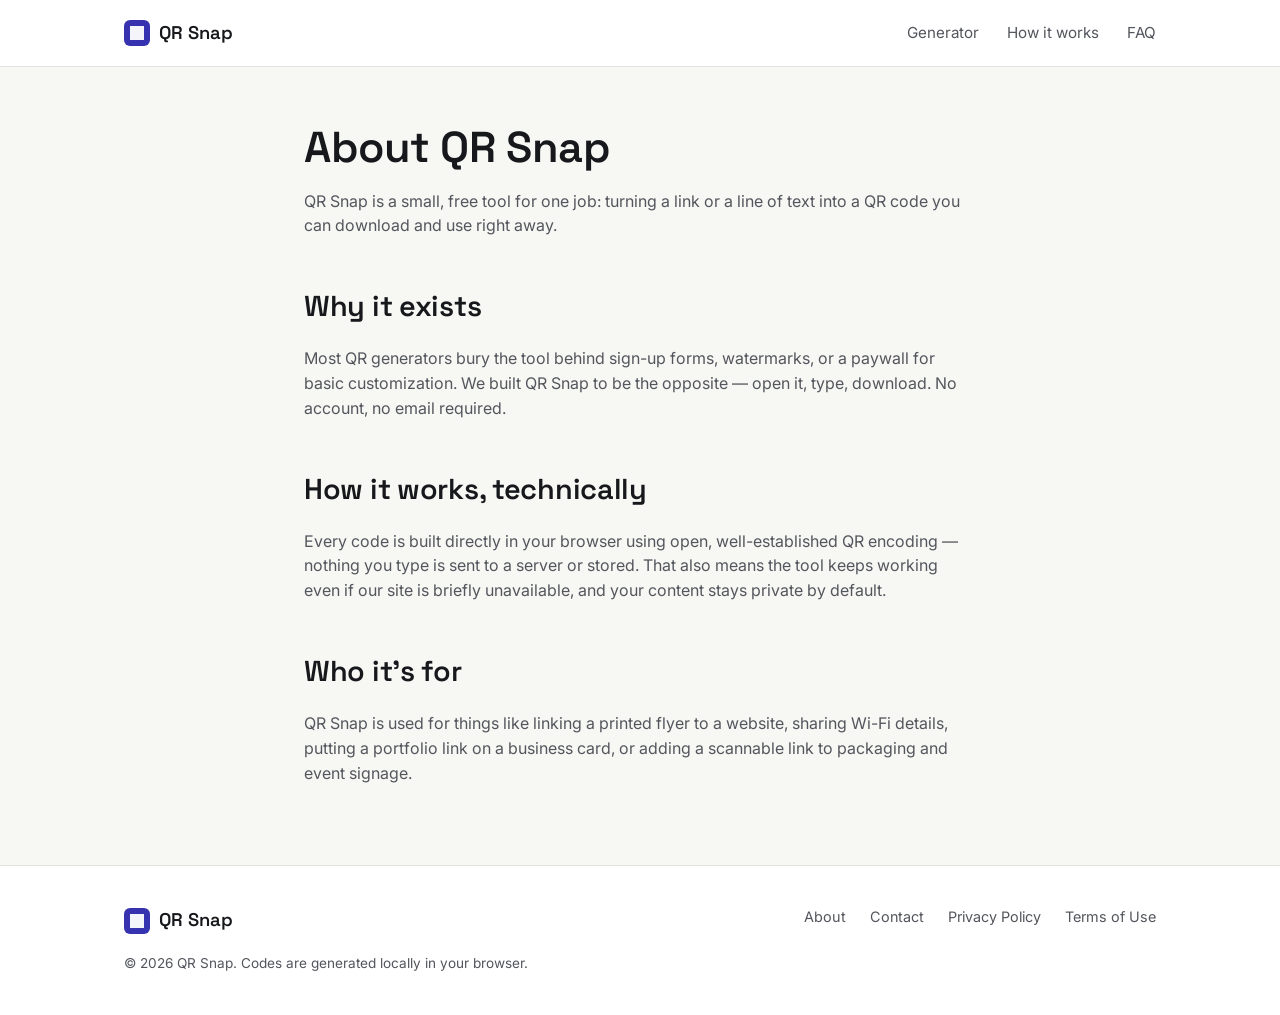
==== about.html @ 5ed862f0 "Add QR Snap website files" ====
<!DOCTYPE html>
<html lang="en">
<head>
<meta charset="UTF-8" />
<meta name="viewport" content="width=device-width, initial-scale=1.0" />
<title>About — QR Snap</title>
<meta name="description" content="QR Snap is a free, simple tool for generating and downloading QR codes, built to be fast and to work entirely in your browser." />
<link href="https://fonts.googleapis.com/css2?family=Space+Grotesk:wght@500;600;700&family=Inter:wght@400;500;600&display=swap" rel="stylesheet">
<link rel="stylesheet" href="styles.css" />
</head>
<body>

<header class="site-header">
  <div class="wrap">
    <a href="index.html" class="logo">
      <span class="logo-mark" aria-hidden="true"></span>
      QR Snap
    </a>
    <button class="nav-toggle" id="nav-toggle" aria-label="Toggle menu" aria-expanded="false" aria-controls="top-nav">
      <span></span>
    </button>
    <nav class="top-nav" id="top-nav">
      <a href="index.html#tool">Generator</a>
      <a href="index.html#how-it-works">How it works</a>
      <a href="index.html#faq">FAQ</a>
    </nav>
  </div>
</header>

<main class="page-content">
  <h1>About QR Snap</h1>
  <p>QR Snap is a small, free tool for one job: turning a link or a line of text into a QR code you can download and use right away.</p>

  <h2>Why it exists</h2>
  <p>Most QR generators bury the tool behind sign-up forms, watermarks, or a paywall for basic customization. We built QR Snap to be the opposite — open it, type, download. No account, no email required.</p>

  <h2>How it works, technically</h2>
  <p>Every code is built directly in your browser using open, well-established QR encoding — nothing you type is sent to a server or stored. That also means the tool keeps working even if our site is briefly unavailable, and your content stays private by default.</p>

  <h2>Who it's for</h2>
  <p>QR Snap is used for things like linking a printed flyer to a website, sharing Wi-Fi details, putting a portfolio link on a business card, or adding a scannable link to packaging and event signage.</p>
</main>

<footer class="site-footer">
  <div class="wrap">
    <div class="footer-grid">
      <a href="index.html" class="logo">
        <span class="logo-mark" aria-hidden="true"></span>
        QR Snap
      </a>
      <nav class="footer-links">
        <a href="about.html">About</a>
        <a href="contact.html">Contact</a>
        <a href="privacy.html">Privacy Policy</a>
        <a href="terms.html">Terms of Use</a>
      </nav>
    </div>
    <p class="footer-note">© 2026 QR Snap. Codes are generated locally in your browser.</p>
  </div>
</footer>

<script src="script.js"></script>
</body>
</html>
---- styles.css ----
/* ============================================================
   QR Snap — shared styles
   Tokens: bg #F7F7F4, surface #FFFFFF, ink #17181C,
   ink-soft #53565C, line #E3E2DC, brand #3733B0,
   brand-dark #2A2789, accent #0F9D8B
   ============================================================ */

:root {
  --bg: #F7F7F4;
  --surface: #FFFFFF;
  --surface-alt: #EFEEE8;
  --ink: #17181C;
  --ink-soft: #53565C;
  --line: #E3E2DC;
  --brand: #3733B0;
  --brand-dark: #2A2789;
  --accent: #0F9D8B;
  --accent-dark: #0B7A6C;
  --radius-s: 6px;
  --radius-m: 10px;
  --max-w: 1080px;
}

* { box-sizing: border-box; }

html { scroll-behavior: smooth; }

body {
  margin: 0;
  overflow-x: hidden;
  background: var(--bg);
  color: var(--ink);
  font-family: "Inter", -apple-system, BlinkMacSystemFont, "Segoe UI", sans-serif;
  line-height: 1.55;
  -webkit-font-smoothing: antialiased;
}

h1, h2, h3, .brand-word {
  font-family: "Space Grotesk", "Inter", sans-serif;
  font-weight: 600;
  letter-spacing: -0.01em;
  color: var(--ink);
}

h1 { font-size: clamp(2rem, 4vw, 2.7rem); line-height: 1.12; margin: 0 0 0.5em; }
h2 { font-size: clamp(1.4rem, 2.6vw, 1.8rem); margin: 0 0 0.6em; }
h3 { font-size: 1.05rem; margin: 0 0 0.4em; }

p { max-width: 68ch; color: var(--ink-soft); }

a { color: var(--brand); text-decoration: none; }
a:hover { text-decoration: underline; }

:focus-visible {
  outline: 2px solid var(--brand);
  outline-offset: 2px;
}

.wrap {
  max-width: var(--max-w);
  margin: 0 auto;
  padding: 0 24px;
}

/* ---------- Header ---------- */

.site-header {
  border-bottom: 1px solid var(--line);
  background: var(--surface);
  position: relative;
}

.site-header .wrap {
  display: flex;
  align-items: center;
  justify-content: space-between;
  height: 66px;
}

.logo {
  display: flex;
  align-items: center;
  gap: 9px;
  font-family: "Space Grotesk", sans-serif;
  font-weight: 600;
  font-size: 1.15rem;
  color: var(--ink);
  text-decoration: none;
}

.logo:hover { text-decoration: none; }

.logo-mark {
  width: 26px;
  height: 26px;
  border-radius: 6px;
  background: var(--brand);
  position: relative;
  flex: none;
}

.logo-mark::before {
  content: "";
  position: absolute;
  inset: 6px;
  background:
    linear-gradient(90deg, #fff 0 4px, transparent 4px 8px, #fff 8px 12px),
    linear-gradient(90deg, transparent 0 4px, #fff 4px 8px, transparent 8px 12px);
  background-size: 100% 6px;
  background-repeat: repeat-y;
  opacity: 0.95;
}

nav.top-nav {
  display: flex;
  gap: 28px;
}

nav.top-nav a {
  color: var(--ink-soft);
  font-size: 0.95rem;
}

nav.top-nav a:hover { color: var(--ink); }

/* Hamburger toggle — hidden on desktop, shown only on small screens */
.nav-toggle {
  display: none;
  width: 44px;
  height: 44px;
  padding: 0;
  border: 1px solid var(--line);
  border-radius: var(--radius-s);
  background: var(--surface);
  cursor: pointer;
  position: relative;
  flex: none;
}

.nav-toggle span,
.nav-toggle span::before,
.nav-toggle span::after {
  content: "";
  position: absolute;
  left: 12px;
  right: 12px;
  height: 2px;
  background: var(--ink);
  border-radius: 2px;
  transition: transform 0.15s ease, opacity 0.15s ease;
}

.nav-toggle span { top: 21px; }
.nav-toggle span::before { top: -7px; }
.nav-toggle span::after { top: 7px; }

.nav-toggle.is-open span { background: transparent; }
.nav-toggle.is-open span::before { transform: translateY(7px) rotate(45deg); }
.nav-toggle.is-open span::after { transform: translateY(-7px) rotate(-45deg); }

/* ---------- Hero / tool ---------- */

.hero {
  padding: 56px 0 24px;
}

.hero-intro {
  max-width: 620px;
  margin-bottom: 36px;
}

.tool {
  display: grid;
  grid-template-columns: 1.1fr 0.9fr;
  gap: 0;
  background: var(--surface);
  border: 1px solid var(--line);
  border-radius: var(--radius-m);
  overflow: hidden;
}

.tool-panel {
  padding: 32px;
  border-right: 1px solid var(--line);
}

.tool-preview {
  padding: 32px;
  background: var(--surface-alt);
  display: flex;
  flex-direction: column;
  align-items: center;
  justify-content: center;
  gap: 16px;
  text-align: center;
}

label.field-label {
  display: block;
  font-size: 0.85rem;
  color: var(--ink-soft);
  margin-bottom: 6px;
}

textarea#qr-input {
  width: 100%;
  min-height: 96px;
  resize: vertical;
  padding: 12px 14px;
  border: 1px solid var(--line);
  border-radius: var(--radius-s);
  font-family: inherit;
  font-size: 1rem;
  color: var(--ink);
  background: var(--surface);
}

textarea#qr-input:focus {
  border-color: var(--brand);
}

.controls-row {
  display: flex;
  align-items: center;
  gap: 20px;
  margin-top: 18px;
  flex-wrap: wrap;
}

.color-field {
  display: flex;
  align-items: center;
  gap: 10px;
}

.color-field input[type="color"] {
  width: 40px;
  height: 40px;
  padding: 0;
  border: 1px solid var(--line);
  border-radius: var(--radius-s);
  background: none;
  cursor: pointer;
}

.swatches {
  display: flex;
  gap: 6px;
}

.swatch {
  width: 22px;
  height: 22px;
  border-radius: 50%;
  border: 1px solid rgba(0,0,0,0.12);
  cursor: pointer;
  padding: 0;
  position: relative;
}

.swatch:hover { transform: scale(1.1); }

.size-field select {
  padding: 9px 10px;
  border: 1px solid var(--line);
  border-radius: var(--radius-s);
  background: var(--surface);
  font-family: inherit;
  font-size: 0.95rem;
  color: var(--ink);
}

#qr-canvas-wrap {
  width: 220px;
  height: 220px;
  background: #fff;
  border: 1px solid var(--line);
  border-radius: var(--radius-s);
  display: flex;
  align-items: center;
  justify-content: center;
  padding: 10px;
}

#qr-canvas-wrap img, #qr-canvas-wrap canvas {
  max-width: 100%;
  max-height: 100%;
}

.qr-placeholder {
  color: var(--ink-soft);
  font-size: 0.85rem;
  padding: 12px;
}

.btn {
  display: inline-flex;
  align-items: center;
  justify-content: center;
  gap: 8px;
  padding: 11px 20px;
  border-radius: var(--radius-s);
  font-family: inherit;
  font-size: 0.95rem;
  font-weight: 500;
  border: 1px solid transparent;
  cursor: pointer;
  transition: background 0.15s ease, border-color 0.15s ease;
}

.btn-primary {
  background: var(--accent);
  color: #fff;
}

.btn-primary:hover { background: var(--accent-dark); }

.btn-primary:disabled {
  background: var(--line);
  color: var(--ink-soft);
  cursor: not-allowed;
}

.btn-ghost {
  background: transparent;
  border-color: var(--line);
  color: var(--ink);
}

.btn-ghost:hover { border-color: var(--ink-soft); }

.encoded-preview {
  font-family: "SFMono-Regular", Consolas, monospace;
  font-size: 0.72rem;
  color: var(--ink-soft);
  word-break: break-all;
  max-width: 220px;
}

/* ---------- Ad placeholders ---------- */

.ad-slot {
  border: 1px dashed var(--line);
  border-radius: var(--radius-s);
  background: var(--surface-alt);
  color: var(--ink-soft);
  font-size: 0.78rem;
  text-align: center;
  padding: 14px;
  margin: 36px 0;
}

.ad-slot.ad-banner { min-height: 90px; display: flex; align-items: center; justify-content: center; }
.ad-slot.ad-square { min-height: 250px; max-width: 300px; margin: 36px auto; display: flex; align-items: center; justify-content: center; }

/* ---------- Sections ---------- */

section.content-section {
  padding: 48px 0;
  border-top: 1px solid var(--line);
}

.steps {
  display: grid;
  grid-template-columns: repeat(3, 1fr);
  gap: 24px;
  margin-top: 24px;
}

.step {
  background: var(--surface);
  border: 1px solid var(--line);
  border-radius: var(--radius-m);
  padding: 22px;
}

.step-num {
  font-family: "Space Grotesk", sans-serif;
  font-size: 0.85rem;
  color: var(--brand);
  font-weight: 600;
  margin-bottom: 10px;
}

.faq-item {
  border-bottom: 1px solid var(--line);
}

.faq-item:first-child { border-top: 1px solid var(--line); }

.faq-q {
  width: 100%;
  text-align: left;
  background: none;
  border: none;
  padding: 18px 4px;
  font-family: "Space Grotesk", sans-serif;
  font-size: 1rem;
  font-weight: 600;
  color: var(--ink);
  cursor: pointer;
  display: flex;
  justify-content: space-between;
  align-items: center;
  gap: 16px;
}

.faq-q .plus {
  flex: none;
  width: 20px;
  height: 20px;
  position: relative;
}

.faq-q .plus::before, .faq-q .plus::after {
  content: "";
  position: absolute;
  background: var(--ink-soft);
  border-radius: 2px;
}

.faq-q .plus::before { width: 14px; height: 2px; top: 9px; left: 3px; }
.faq-q .plus::after { width: 2px; height: 14px; top: 3px; left: 9px; transition: transform 0.15s ease; }

.faq-item[open] .plus::after { transform: rotate(90deg); }

.faq-a {
  margin: 0 4px 18px;
  color: var(--ink-soft);
  max-width: 62ch;
}

/* ---------- Footer ---------- */

.site-footer {
  border-top: 1px solid var(--line);
  background: var(--surface);
  padding: 40px 0 28px;
  margin-top: 24px;
}

.footer-grid {
  display: flex;
  justify-content: space-between;
  flex-wrap: wrap;
  gap: 24px;
}

.footer-links {
  display: flex;
  gap: 24px;
  flex-wrap: wrap;
}

.footer-links a { color: var(--ink-soft); font-size: 0.9rem; }
.footer-links a:hover { color: var(--ink); }

.footer-note {
  color: var(--ink-soft);
  font-size: 0.85rem;
  margin-top: 18px;
}

/* ---------- Simple pages (about/contact/privacy/terms) ---------- */

.page-content {
  padding: 56px 24px 40px;
  max-width: 720px;
  margin: 0 auto;
}

.page-content h1 { margin-bottom: 0.4em; }
.page-content h2 { margin-top: 1.6em; }
.page-content p, .page-content li { color: var(--ink-soft); }

.contact-form {
  display: grid;
  gap: 14px;
  margin-top: 24px;
  max-width: 480px;
}

.contact-form label {
  font-size: 0.85rem;
  color: var(--ink-soft);
  display: block;
  margin-bottom: 6px;
}

.contact-form input, .contact-form textarea {
  width: 100%;
  padding: 10px 12px;
  border: 1px solid var(--line);
  border-radius: var(--radius-s);
  font-family: inherit;
  font-size: 0.95rem;
}

/* ---------- Responsive ---------- */

/* Tablet and below: stack the tool, drop to a single column of steps,
   switch the nav for the hamburger menu */
@media (max-width: 760px) {
  .site-header .wrap { height: 60px; }

  .nav-toggle { display: block; }

  nav.top-nav {
    position: absolute;
    top: 60px;
    left: 0;
    right: 0;
    background: var(--surface);
    border-bottom: 1px solid var(--line);
    flex-direction: column;
    gap: 0;
    padding: 4px 24px 8px;
    max-height: 0;
    overflow: hidden;
    opacity: 0;
    transition: max-height 0.2s ease, opacity 0.15s ease;
    z-index: 20;
  }

  nav.top-nav.is-open {
    max-height: 260px;
    opacity: 1;
    box-shadow: 0 8px 16px rgba(0,0,0,0.06);
  }

  nav.top-nav a {
    padding: 13px 0;
    border-bottom: 1px solid var(--line);
    font-size: 1rem;
  }

  nav.top-nav a:last-child { border-bottom: none; }

  .tool { grid-template-columns: 1fr; }
  .tool-panel { border-right: none; border-bottom: 1px solid var(--line); }
  .steps { grid-template-columns: 1fr; }
  .footer-grid { flex-direction: column; gap: 18px; }
  .footer-links { gap: 16px 22px; }
}

/* Phones: tighten spacing, keep every control at a comfortable touch size */
@media (max-width: 600px) {
  .wrap { padding: 0 18px; }
  .page-content { padding: 40px 18px 32px; }

  .hero { padding: 32px 0 12px; }
  .hero-intro { margin-bottom: 22px; }

  h1 { font-size: clamp(1.6rem, 7vw, 2rem); }
  h2 { font-size: clamp(1.25rem, 5.5vw, 1.5rem); }

  .tool-panel, .tool-preview { padding: 20px; }

  textarea#qr-input { min-height: 84px; font-size: 16px; }

  .controls-row { gap: 14px 20px; margin-top: 16px; }

  .color-field input[type="color"] { width: 44px; height: 44px; }

  .swatch {
    width: 28px;
    height: 28px;
    padding: 0;
    position: relative;
  }
  /* keep the visible dot small but give it a 44px touch target */
  .swatches { gap: 10px; }
  .swatch::after {
    content: "";
    position: absolute;
    inset: -8px;
  }

  .size-field select { width: 100%; padding: 11px 10px; font-size: 16px; }
  .size-field { width: 100%; }
  .controls-row { flex-direction: column; align-items: stretch; }
  .color-field { justify-content: space-between; }

  #qr-canvas-wrap {
    width: 100%;
    max-width: 260px;
    height: auto;
    aspect-ratio: 1 / 1;
  }

  .tool-preview { gap: 14px; }

  .btn { width: 100%; min-height: 46px; }
  .tool-preview .btn { max-width: 260px; }

  .encoded-preview { max-width: 260px; }

  .ad-slot { margin: 24px 0; }
  .ad-slot.ad-square { margin: 24px auto; }

  section.content-section { padding: 36px 0; }

  .faq-q { padding: 16px 2px; font-size: 0.95rem; }

  .site-footer { padding: 32px 0 24px; }
}

/* Small phones (SE, small Android): squeeze once more so nothing crowds */
@media (max-width: 380px) {
  .wrap { padding: 0 14px; }
  .page-content { padding: 32px 14px 28px; }

  .logo { font-size: 1.02rem; gap: 7px; }
  .logo-mark { width: 22px; height: 22px; }

  .tool-panel, .tool-preview { padding: 16px; }

  #qr-canvas-wrap { max-width: 220px; }
  .tool-preview .btn, .encoded-preview { max-width: 220px; }

  .step { padding: 18px; }
}
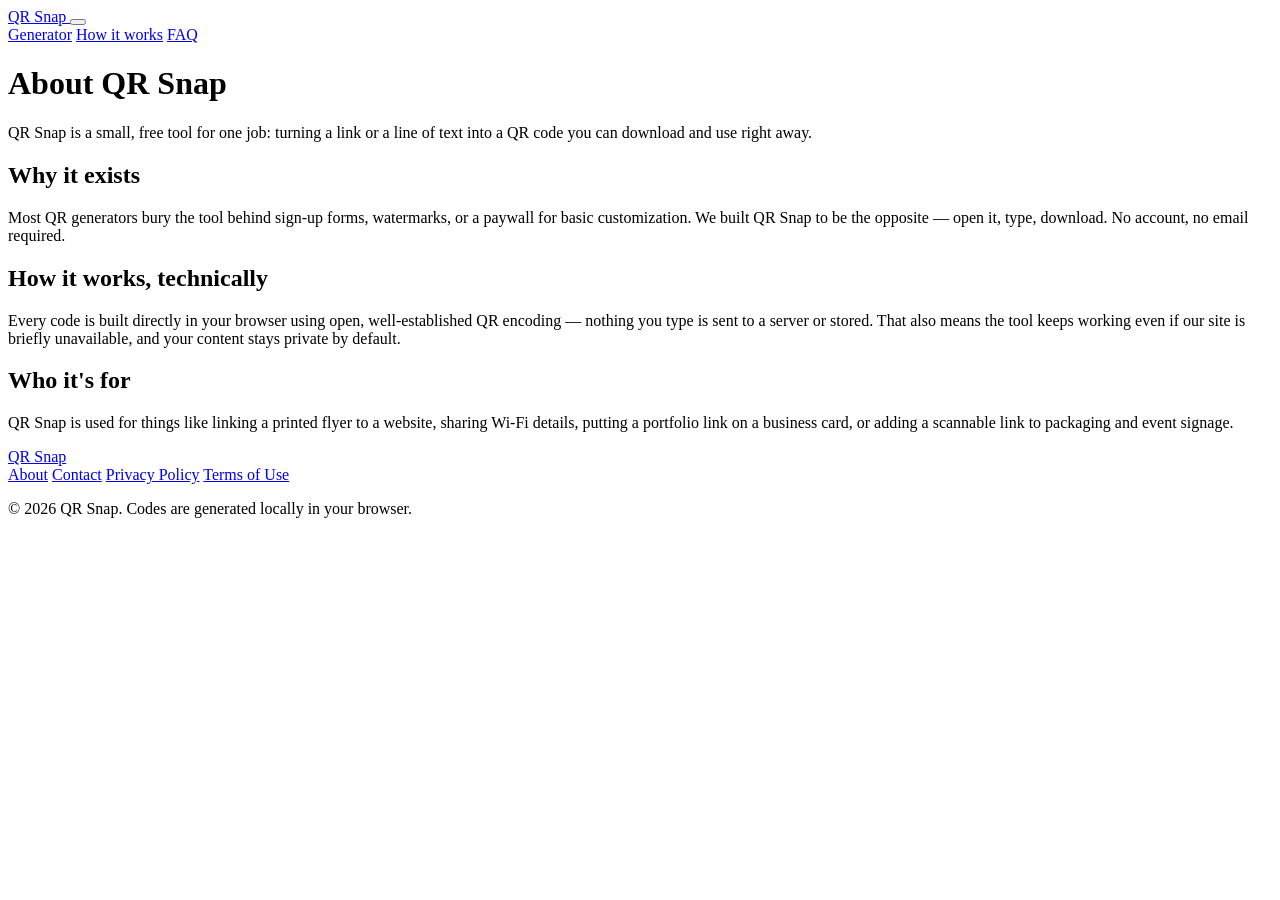
==== commit 99c04608: "Fix all page paths for GitHub Pages subdirectory" ====
--- a/about.html
+++ b/about.html
@@ -6,13 +6,13 @@
 <title>About — QR Snap</title>
 <meta name="description" content="QR Snap is a free, simple tool for generating and downloading QR codes, built to be fast and to work entirely in your browser." />
 <link href="https://fonts.googleapis.com/css2?family=Space+Grotesk:wght@500;600;700&family=Inter:wght@400;500;600&display=swap" rel="stylesheet">
-<link rel="stylesheet" href="styles.css" />
+<link rel="stylesheet" href="/SnapfreeQR/styles.css" />
 </head>
 <body>
 
 <header class="site-header">
   <div class="wrap">
-    <a href="index.html" class="logo">
+    <a href="/SnapfreeQR/" class="logo">
       <span class="logo-mark" aria-hidden="true"></span>
       QR Snap
     </a>
@@ -20,9 +20,9 @@
       <span></span>
     </button>
     <nav class="top-nav" id="top-nav">
-      <a href="index.html#tool">Generator</a>
-      <a href="index.html#how-it-works">How it works</a>
-      <a href="index.html#faq">FAQ</a>
+      <a href="/SnapfreeQR/index.html#tool">Generator</a>
+      <a href="/SnapfreeQR/index.html#how-it-works">How it works</a>
+      <a href="/SnapfreeQR/index.html#faq">FAQ</a>
     </nav>
   </div>
 </header>
@@ -44,21 +44,21 @@
 <footer class="site-footer">
   <div class="wrap">
     <div class="footer-grid">
-      <a href="index.html" class="logo">
+      <a href="/SnapfreeQR/" class="logo">
         <span class="logo-mark" aria-hidden="true"></span>
         QR Snap
       </a>
       <nav class="footer-links">
-        <a href="about.html">About</a>
-        <a href="contact.html">Contact</a>
-        <a href="privacy.html">Privacy Policy</a>
-        <a href="terms.html">Terms of Use</a>
+        <a href="/SnapfreeQR/about.html">About</a>
+        <a href="/SnapfreeQR/contact.html">Contact</a>
+        <a href="/SnapfreeQR/privacy.html">Privacy Policy</a>
+        <a href="/SnapfreeQR/terms.html">Terms of Use</a>
       </nav>
     </div>
     <p class="footer-note">© 2026 QR Snap. Codes are generated locally in your browser.</p>
   </div>
 </footer>
 
-<script src="script.js"></script>
+<script src="/SnapfreeQR/script.js"></script>
 </body>
 </html>
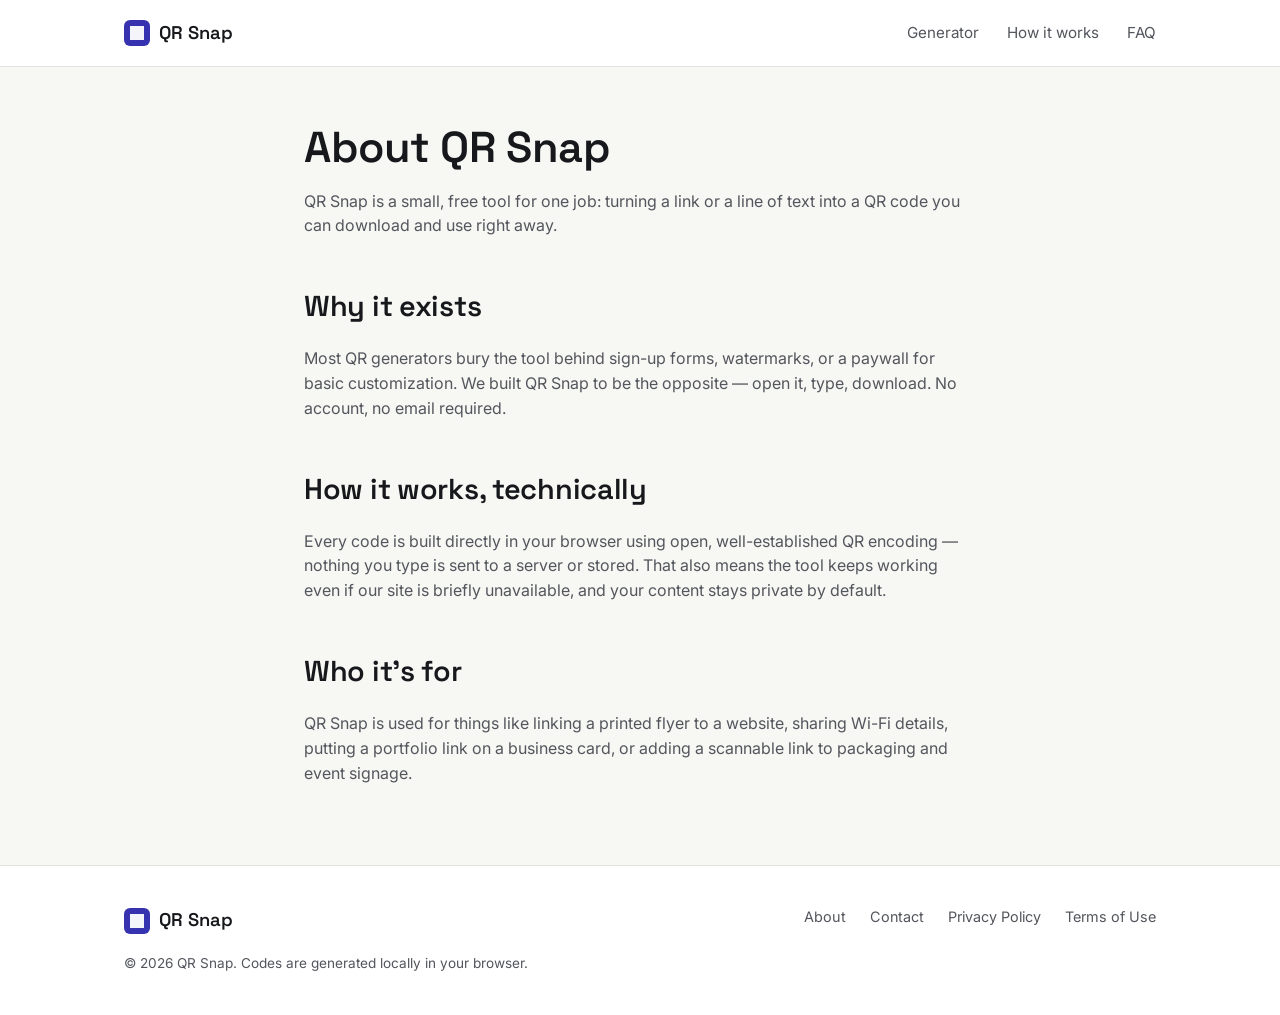
==== commit 18a841fc: "Update all pages with absolute GitHub Pages URLs" ====
--- a/about.html
+++ b/about.html
@@ -6,13 +6,13 @@
 <title>About — QR Snap</title>
 <meta name="description" content="QR Snap is a free, simple tool for generating and downloading QR codes, built to be fast and to work entirely in your browser." />
 <link href="https://fonts.googleapis.com/css2?family=Space+Grotesk:wght@500;600;700&family=Inter:wght@400;500;600&display=swap" rel="stylesheet">
-<link rel="stylesheet" href="/SnapfreeQR/styles.css" />
+<link rel="stylesheet" href="https://engahmedhosney9280.github.io/SnapfreeQR/styles.css" />
 </head>
 <body>
 
 <header class="site-header">
   <div class="wrap">
-    <a href="/SnapfreeQR/" class="logo">
+    <a href="https://engahmedhosney9280.github.io/SnapfreeQR/" class="logo">
       <span class="logo-mark" aria-hidden="true"></span>
       QR Snap
     </a>
@@ -20,9 +20,9 @@
       <span></span>
     </button>
     <nav class="top-nav" id="top-nav">
-      <a href="/SnapfreeQR/index.html#tool">Generator</a>
-      <a href="/SnapfreeQR/index.html#how-it-works">How it works</a>
-      <a href="/SnapfreeQR/index.html#faq">FAQ</a>
+      <a href="https://engahmedhosney9280.github.io/SnapfreeQR/index.html#tool">Generator</a>
+      <a href="https://engahmedhosney9280.github.io/SnapfreeQR/index.html#how-it-works">How it works</a>
+      <a href="https://engahmedhosney9280.github.io/SnapfreeQR/index.html#faq">FAQ</a>
     </nav>
   </div>
 </header>
@@ -44,21 +44,21 @@
 <footer class="site-footer">
   <div class="wrap">
     <div class="footer-grid">
-      <a href="/SnapfreeQR/" class="logo">
+      <a href="https://engahmedhosney9280.github.io/SnapfreeQR/" class="logo">
         <span class="logo-mark" aria-hidden="true"></span>
         QR Snap
       </a>
       <nav class="footer-links">
-        <a href="/SnapfreeQR/about.html">About</a>
-        <a href="/SnapfreeQR/contact.html">Contact</a>
-        <a href="/SnapfreeQR/privacy.html">Privacy Policy</a>
-        <a href="/SnapfreeQR/terms.html">Terms of Use</a>
+        <a href="https://engahmedhosney9280.github.io/SnapfreeQR/about.html">About</a>
+        <a href="https://engahmedhosney9280.github.io/SnapfreeQR/contact.html">Contact</a>
+        <a href="https://engahmedhosney9280.github.io/SnapfreeQR/privacy.html">Privacy Policy</a>
+        <a href="https://engahmedhosney9280.github.io/SnapfreeQR/terms.html">Terms of Use</a>
       </nav>
     </div>
     <p class="footer-note">© 2026 QR Snap. Codes are generated locally in your browser.</p>
   </div>
 </footer>
 
-<script src="/SnapfreeQR/script.js"></script>
+<script src="https://engahmedhosney9280.github.io/SnapfreeQR/script.js"></script>
 </body>
 </html>
